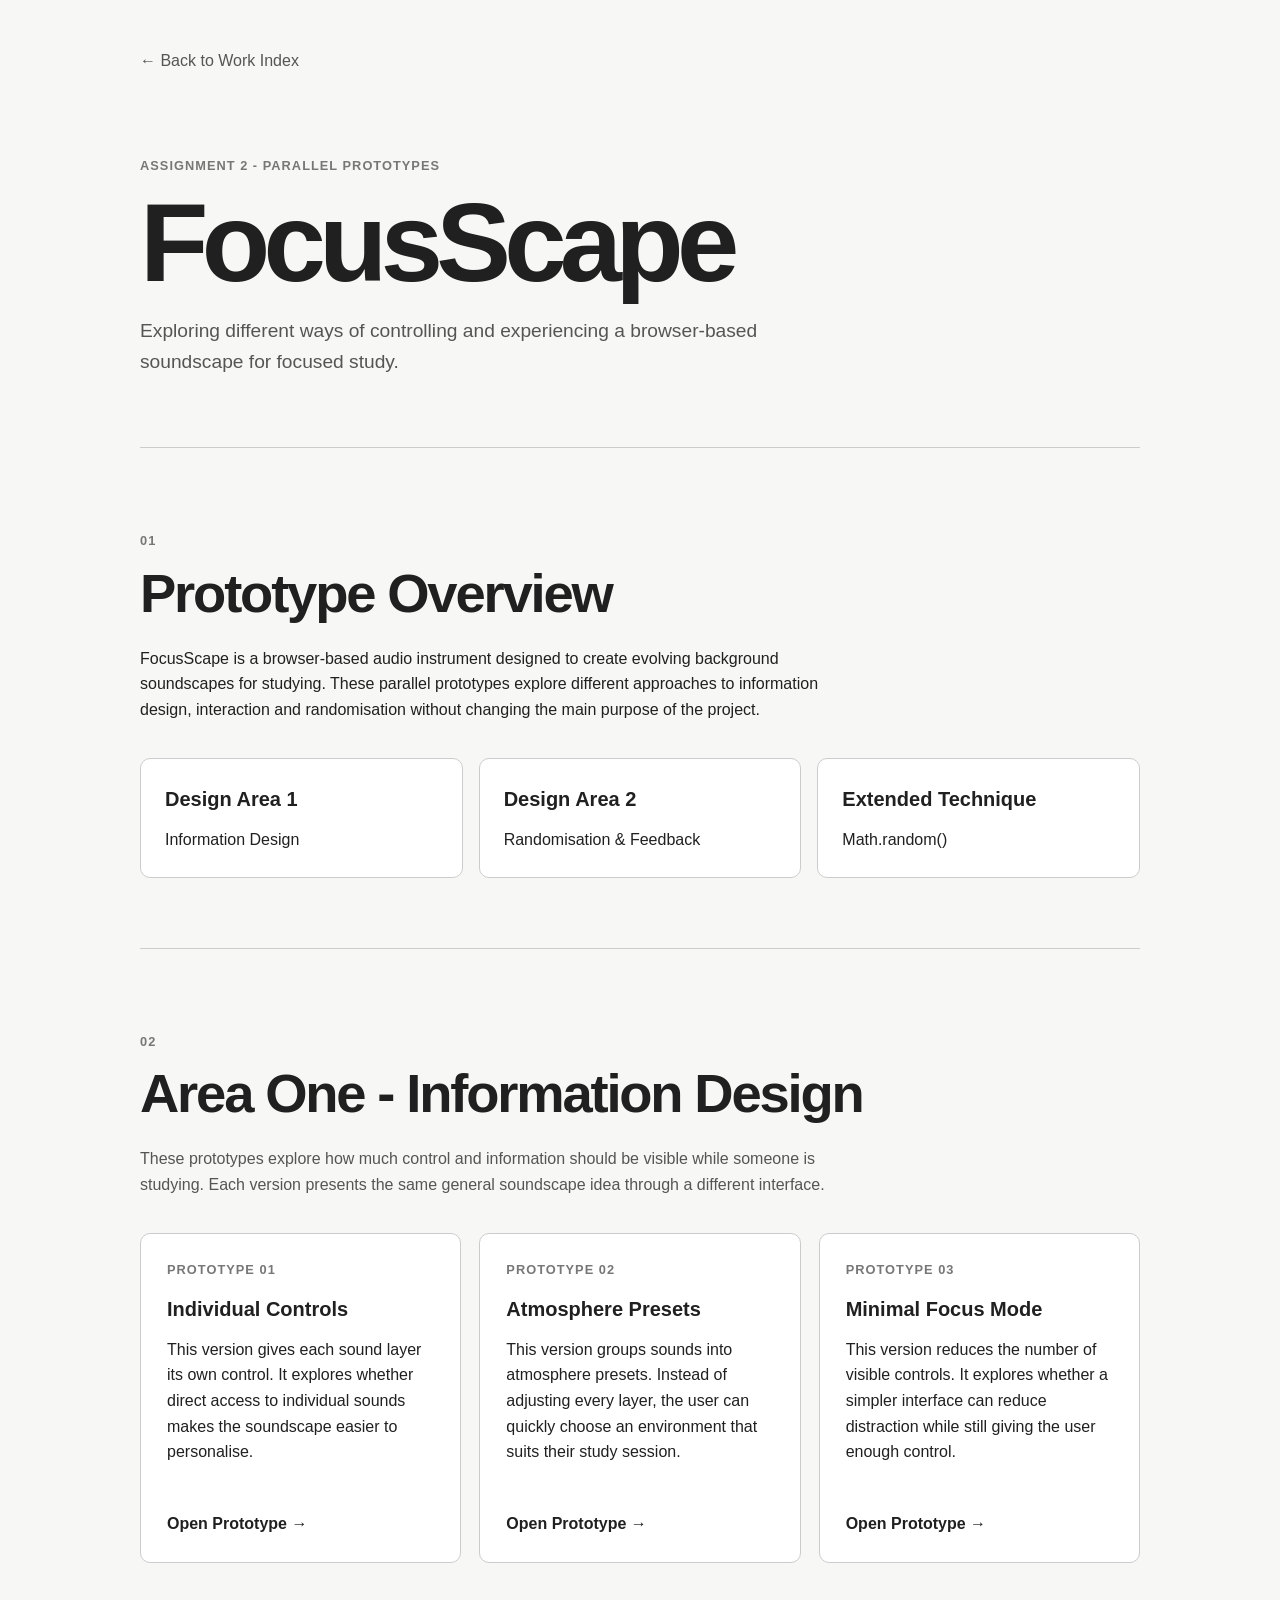
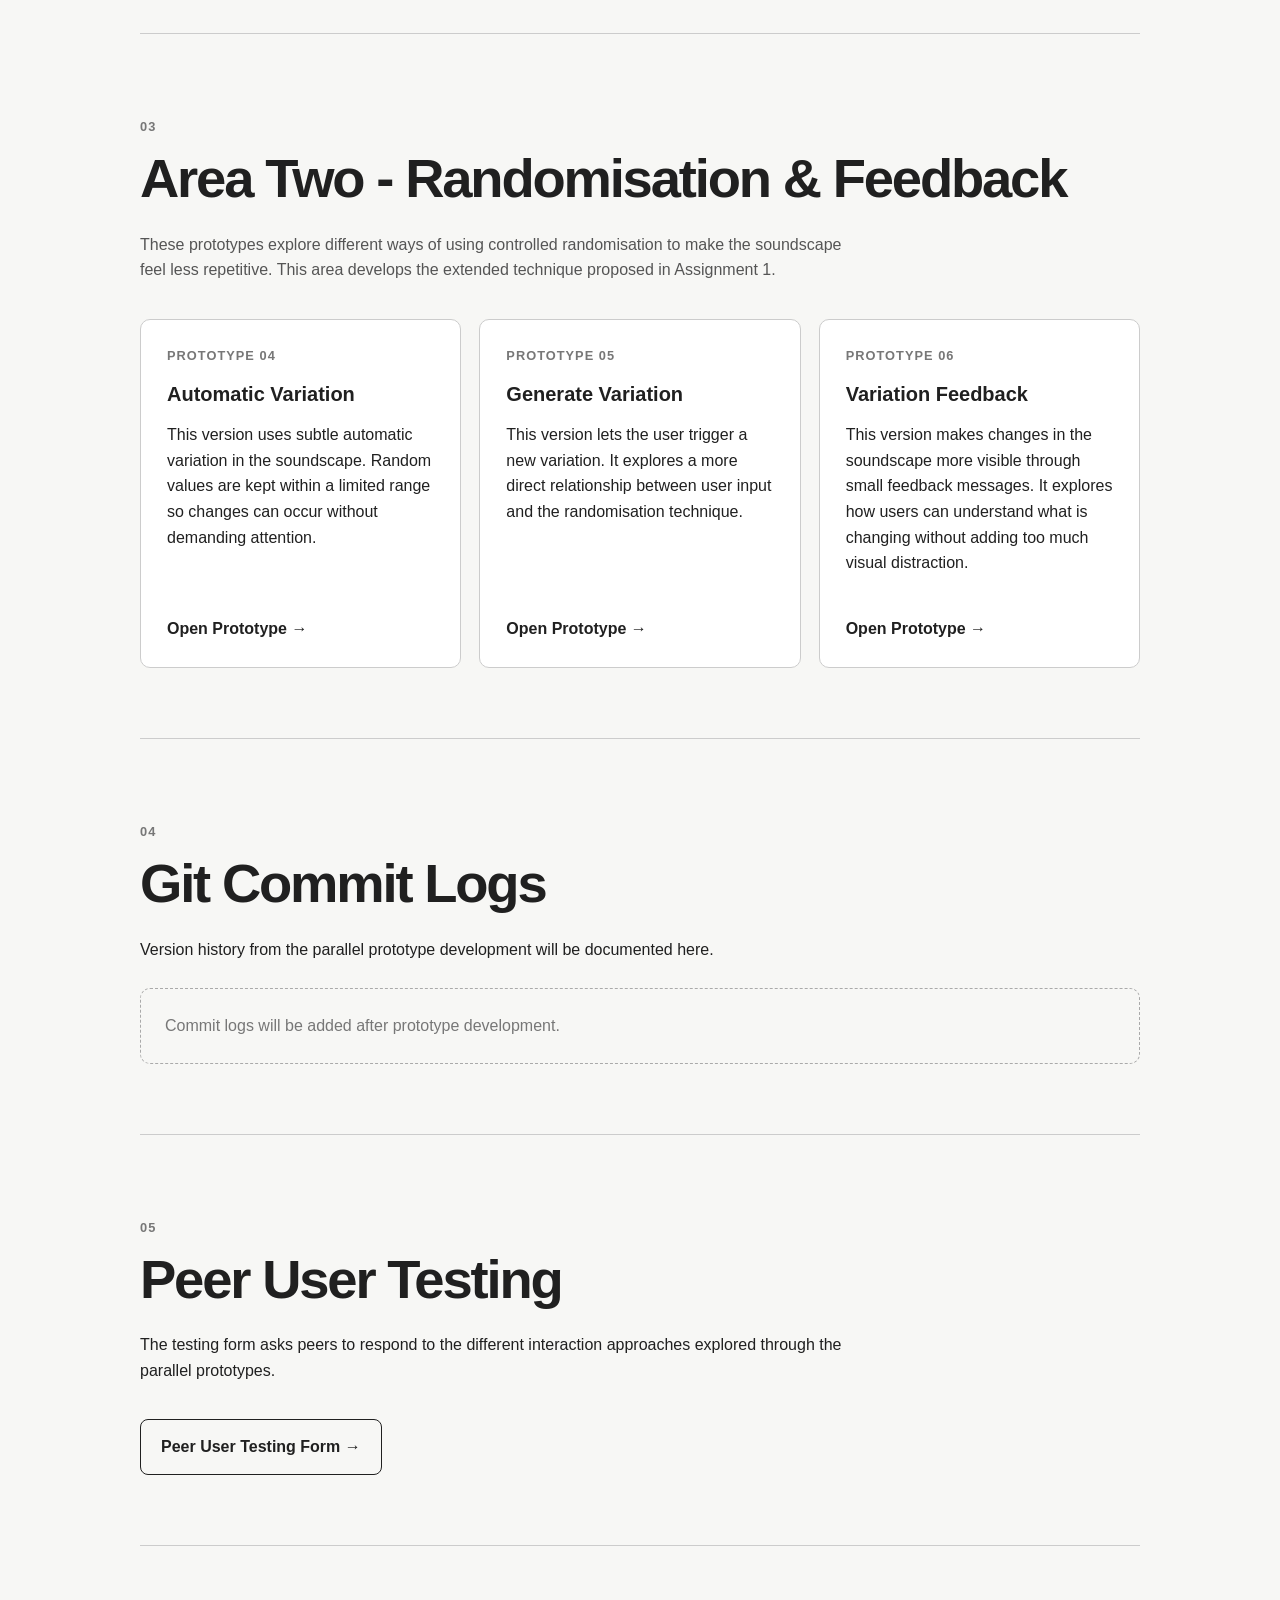
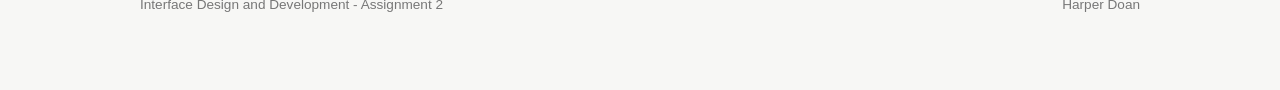
==== assignment2.html @ db98fcb6 "Set up Assignment 2 page Added the Assignment 2 parallel prototype page and linked it from the work " ====
<!DOCTYPE html>
<html lang="en">
<head>
    <meta charset="UTF-8">
    <meta name="viewport" content="width=device-width, initial-scale=1.0">

    <title>FocusScape | Assignment 2</title>

    <link rel="icon" type="image/png" href="assets/icons/favicon.png">
    <link rel="stylesheet" href="reset.css">
    <link rel="stylesheet" href="assignment2.css">
</head>

<body>

    <header>
        <a class="back-link" href="index.html">← Back to Work Index</a>

        <p class="eyebrow">Assignment 2 - Parallel Prototypes</p>
        <h1>FocusScape</h1>

        <p class="intro">
            Exploring different ways of controlling and experiencing a
            browser-based soundscape for focused study.
        </p>
    </header>

    <main>

        <section class="overview">
            <p class="section-number">01</p>
            <h2>Prototype Overview</h2>

            <p>
                FocusScape is a browser-based audio instrument designed to create
                evolving background soundscapes for studying. These parallel
                prototypes explore different approaches to information design,
                interaction and randomisation without changing the main purpose
                of the project.
            </p>

            <div class="overview-grid">
                <article>
                    <h3>Design Area 1</h3>
                    <p>Information Design</p>
                </article>

                <article>
                    <h3>Design Area 2</h3>
                    <p>Randomisation &amp; Feedback</p>
                </article>

                <article>
                    <h3>Extended Technique</h3>
                    <p>Math.random()</p>
                </article>
            </div>
        </section>


        <section>
            <p class="section-number">02</p>
            <h2>Area One - Information Design</h2>

            <p class="section-intro">
                These prototypes explore how much control and information should
                be visible while someone is studying. Each version presents the
                same general soundscape idea through a different interface.
            </p>

            <div class="prototype-grid">

                <article class="prototype-card">
                    <p class="prototype-number">Prototype 01</p>
                    <h3>Individual Controls</h3>

                    <p>
                        This version gives each sound layer its own control.
                        It explores whether direct access to individual sounds
                        makes the soundscape easier to personalise.
                    </p>

                    <a href="#" class="prototype-link">Open Prototype →</a>
                </article>


                <article class="prototype-card">
                    <p class="prototype-number">Prototype 02</p>
                    <h3>Atmosphere Presets</h3>

                    <p>
                        This version groups sounds into atmosphere presets.
                        Instead of adjusting every layer, the user can quickly
                        choose an environment that suits their study session.
                    </p>

                    <a href="#" class="prototype-link">Open Prototype →</a>
                </article>


                <article class="prototype-card">
                    <p class="prototype-number">Prototype 03</p>
                    <h3>Minimal Focus Mode</h3>

                    <p>
                        This version reduces the number of visible controls.
                        It explores whether a simpler interface can reduce
                        distraction while still giving the user enough control.
                    </p>

                    <a href="#" class="prototype-link">Open Prototype →</a>
                </article>

            </div>
        </section>


        <section>
            <p class="section-number">03</p>
            <h2>Area Two - Randomisation &amp; Feedback</h2>

            <p class="section-intro">
                These prototypes explore different ways of using controlled
                randomisation to make the soundscape feel less repetitive.
                This area develops the extended technique proposed in Assignment 1.
            </p>

            <div class="prototype-grid">

                <article class="prototype-card">
                    <p class="prototype-number">Prototype 04</p>
                    <h3>Automatic Variation</h3>

                    <p>
                        This version uses subtle automatic variation in the
                        soundscape. Random values are kept within a limited range
                        so changes can occur without demanding attention.
                    </p>

                    <a href="#" class="prototype-link">Open Prototype →</a>
                </article>


                <article class="prototype-card">
                    <p class="prototype-number">Prototype 05</p>
                    <h3>Generate Variation</h3>

                    <p>
                        This version lets the user trigger a new variation.
                        It explores a more direct relationship between user input
                        and the randomisation technique.
                    </p>

                    <a href="#" class="prototype-link">Open Prototype →</a>
                </article>


                <article class="prototype-card">
                    <p class="prototype-number">Prototype 06</p>
                    <h3>Variation Feedback</h3>

                    <p>
                        This version makes changes in the soundscape more visible
                        through small feedback messages. It explores how users
                        can understand what is changing without adding too much
                        visual distraction.
                    </p>

                    <a href="#" class="prototype-link">Open Prototype →</a>
                </article>

            </div>
        </section>


        <section>
            <p class="section-number">04</p>
            <h2>Git Commit Logs</h2>

            <p>
                Version history from the parallel prototype development will be
                documented here.
            </p>

            <div class="placeholder">
                Commit logs will be added after prototype development.
            </div>
        </section>


        <section>
            <p class="section-number">05</p>
            <h2>Peer User Testing</h2>

            <p>
                The testing form asks peers to respond to the different
                interaction approaches explored through the parallel prototypes.
            </p>

            <a href="#" class="button-link">Peer User Testing Form →</a>
        </section>

    </main>


    <footer>
        <p>Interface Design and Development - Assignment 2</p>
        <p>Harper Doan</p>
    </footer>

</body>
</html>
---- assignment2.css ----
* {
    box-sizing: border-box;
}

body {
    margin: 0;
    background: #f7f7f5;
    color: #202020;
    font-family: Arial, Helvetica, sans-serif;
    line-height: 1.6;
}

header,
main,
footer {
    width: min(1000px, calc(100% - 48px));
    margin: 0 auto;
}

header {
    padding: 48px 0 70px;
    border-bottom: 1px solid #cccccc;
}

.back-link {
    display: inline-block;
    margin-bottom: 70px;
    color: #555555;
    text-decoration: none;
}

.back-link:hover {
    color: #000000;
}

.eyebrow,
.section-number,
.prototype-number {
    font-size: 0.8rem;
    font-weight: 700;
    letter-spacing: 0.08em;
    text-transform: uppercase;
    color: #777777;
}

h1 {
    margin: 8px 0 20px;
    font-size: clamp(3.5rem, 9vw, 7rem);
    line-height: 0.95;
    letter-spacing: -0.06em;
}

.intro {
    max-width: 650px;
    margin: 0;
    font-size: 1.2rem;
    color: #555555;
}

section {
    padding: 70px 0;
    border-bottom: 1px solid #cccccc;
}

h2 {
    margin: 5px 0 24px;
    font-size: clamp(2rem, 5vw, 3.4rem);
    line-height: 1.05;
    letter-spacing: -0.04em;
}

h3 {
    margin: 0 0 12px;
    font-size: 1.25rem;
}

section > p:not(.section-number):not(.section-intro) {
    max-width: 720px;
}

.section-intro {
    max-width: 720px;
    margin-bottom: 36px;
    color: #555555;
}

.overview-grid {
    display: grid;
    grid-template-columns: repeat(3, 1fr);
    gap: 16px;
    margin-top: 36px;
}

.overview-grid article {
    padding: 24px;
    border: 1px solid #cccccc;
    border-radius: 10px;
    background: #ffffff;
}

.overview-grid article p {
    margin: 0;
}

.prototype-grid {
    display: grid;
    grid-template-columns: repeat(3, 1fr);
    gap: 18px;
}

.prototype-card {
    display: flex;
    flex-direction: column;
    min-height: 330px;
    padding: 26px;
    border: 1px solid #cccccc;
    border-radius: 10px;
    background: #ffffff;
}

.prototype-card p {
    margin-top: 0;
}

.prototype-number {
    margin-bottom: 12px;
}

.prototype-link {
    margin-top: auto;
    padding-top: 24px;
    color: #202020;
    font-weight: 700;
    text-decoration: none;
}

.prototype-link:hover {
    text-decoration: underline;
}

.placeholder {
    margin-top: 26px;
    padding: 24px;
    border: 1px dashed #aaaaaa;
    border-radius: 10px;
    color: #777777;
}

.button-link {
    display: inline-block;
    margin-top: 20px;
    padding: 14px 20px;
    border: 1px solid #202020;
    border-radius: 8px;
    color: #202020;
    font-weight: 700;
    text-decoration: none;
}

.button-link:hover {
    background: #202020;
    color: #ffffff;
}

footer {
    display: flex;
    justify-content: space-between;
    padding: 35px 0 60px;
    font-size: 0.85rem;
    color: #777777;
}

@media (max-width: 700px) {
    header,
    main,
    footer {
        width: min(100% - 30px, 1000px);
    }

    header {
        padding-top: 30px;
    }

    .back-link {
        margin-bottom: 45px;
    }

    .overview-grid,
    .prototype-grid {
        grid-template-columns: 1fr;
    }

    .prototype-card {
        min-height: 0;
    }

    footer {
        display: block;
    }
}
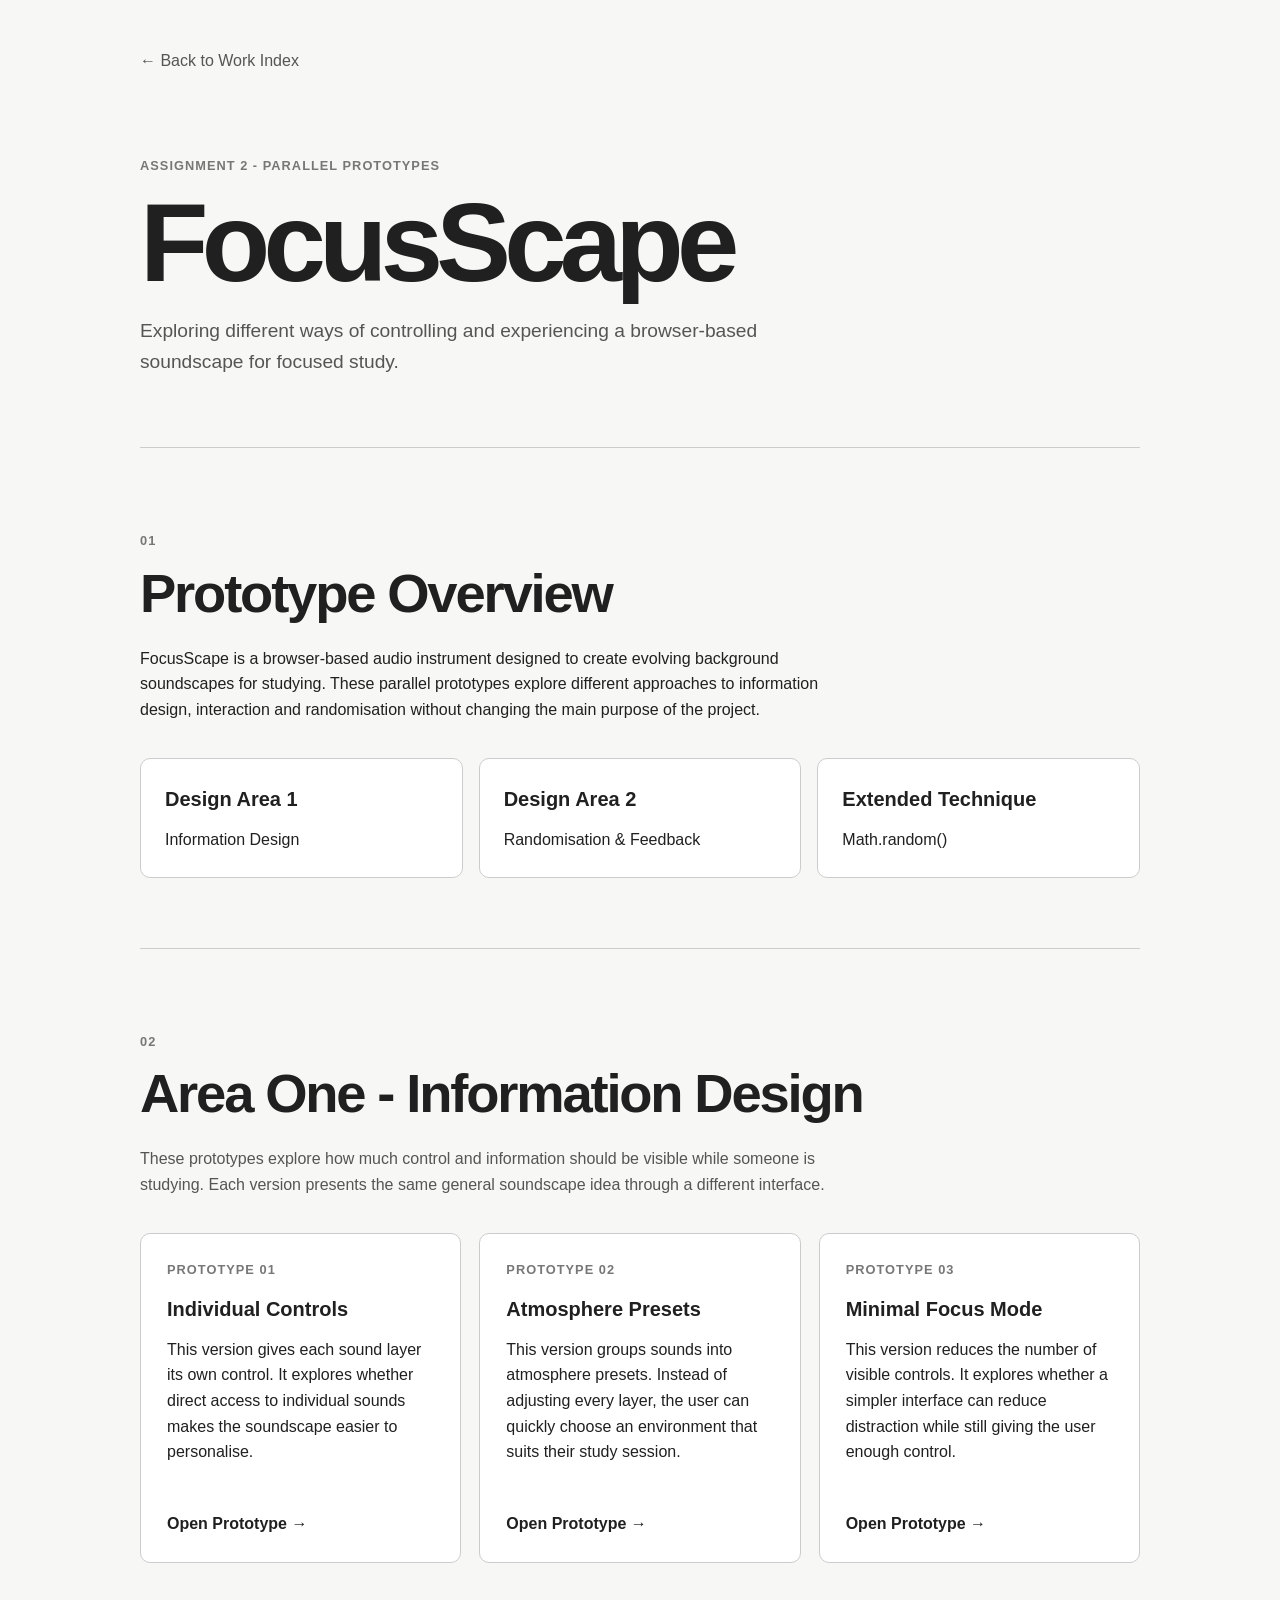
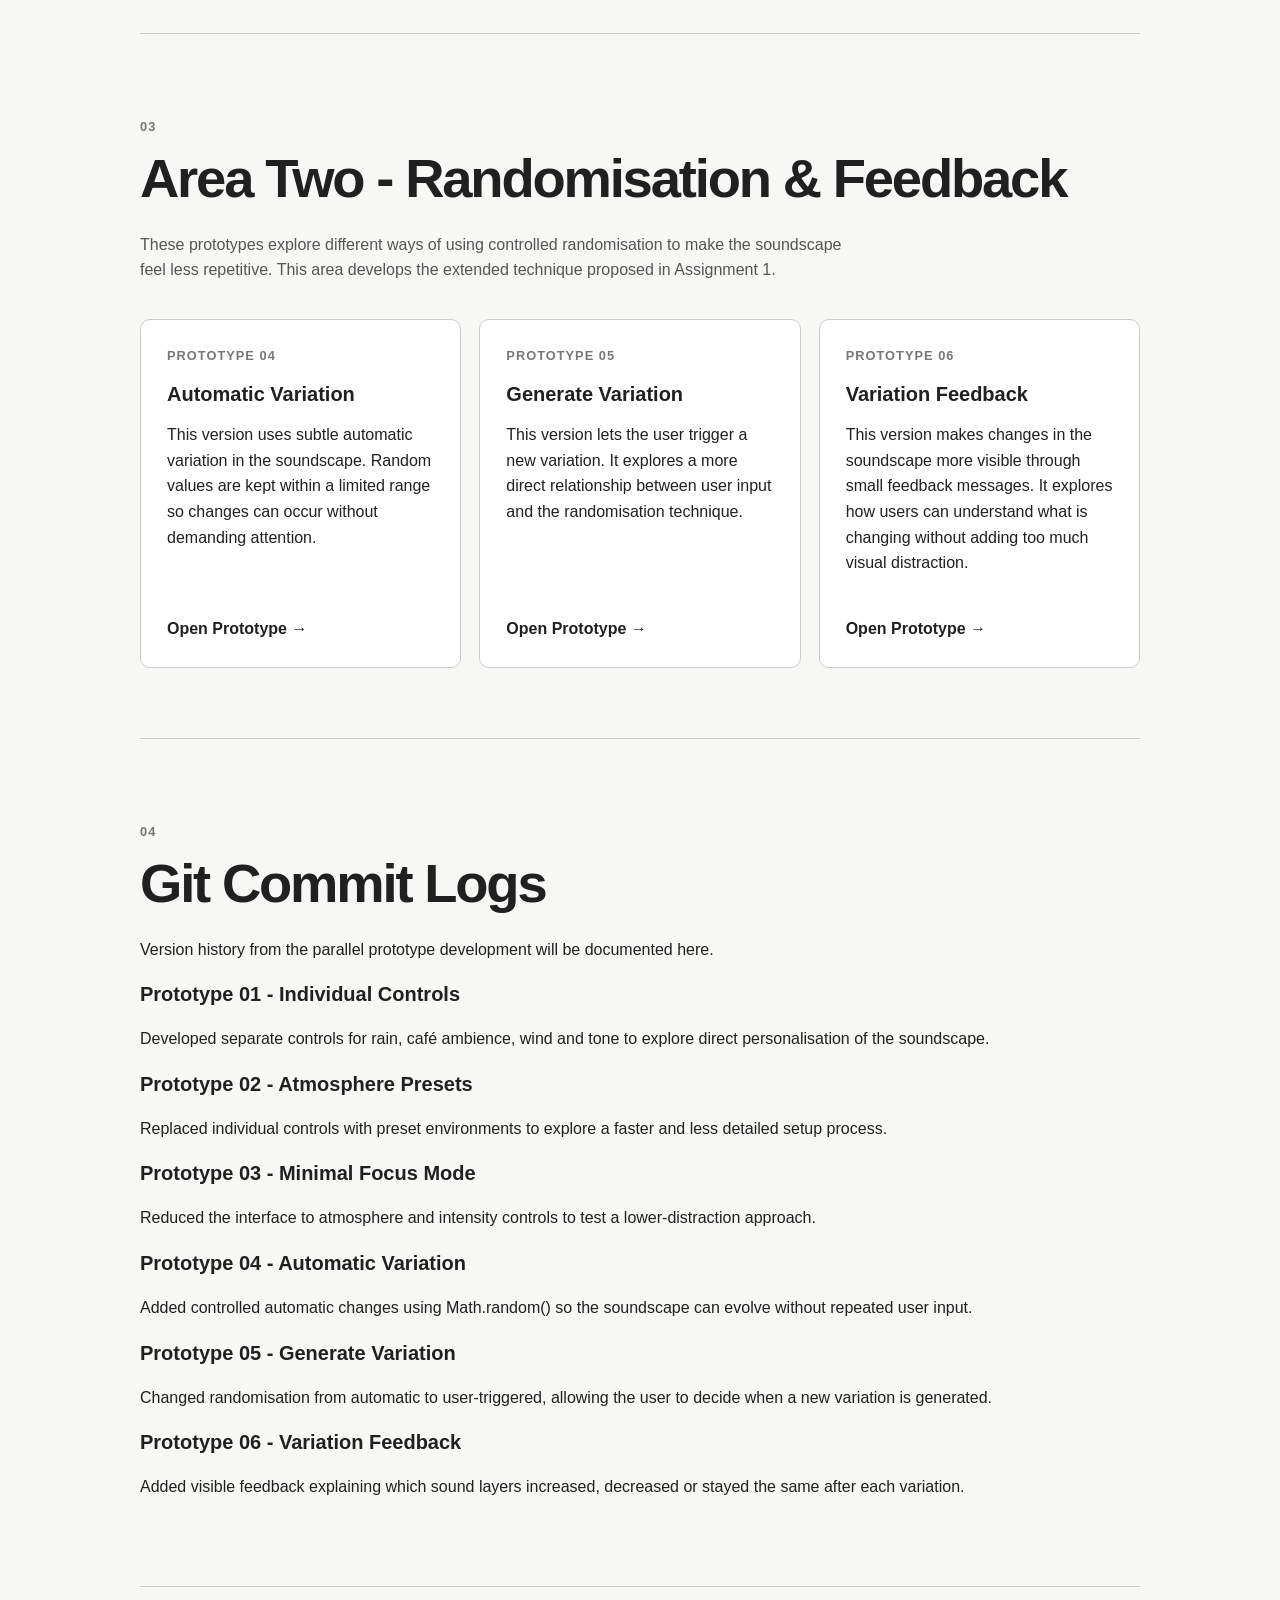
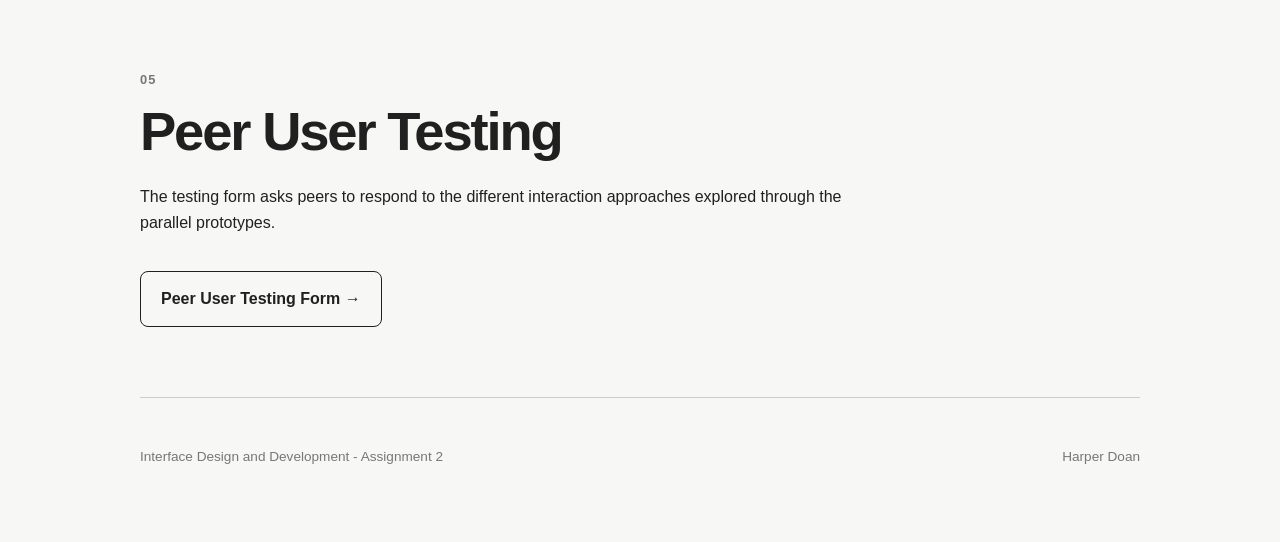
==== commit e6a3087a: "Complete Assignment 2 documentation Added prototype links and peer user testing form." ====
--- a/assignment2.html
+++ b/assignment2.html
@@ -80,7 +80,9 @@
                         makes the soundscape easier to personalise.
                     </p>
 
-                    <a href="#" class="prototype-link">Open Prototype →</a>
+                    <a href="prototype-01/" class="prototype-link" target="_blank">
+                        Open Prototype →
+                    </a>
                 </article>
 
 
@@ -94,7 +96,9 @@
                         choose an environment that suits their study session.
                     </p>
 
-                    <a href="#" class="prototype-link">Open Prototype →</a>
+                    <a href="prototype-02/" class="prototype-link" target="_blank">
+                        Open Prototype →
+                    </a>
                 </article>
 
 
@@ -108,7 +112,9 @@
                         distraction while still giving the user enough control.
                     </p>
 
-                    <a href="#" class="prototype-link">Open Prototype →</a>
+                    <a href="prototype-03/" class="prototype-link" target="_blank">
+                        Open Prototype →
+                    </a>
                 </article>
 
             </div>
@@ -137,7 +143,9 @@
                         so changes can occur without demanding attention.
                     </p>
 
-                    <a href="#" class="prototype-link">Open Prototype →</a>
+                    <a href="prototype-04/" class="prototype-link" target="_blank">
+                        Open Prototype →
+                    </a>
                 </article>
 
 
@@ -151,7 +159,9 @@
                         and the randomisation technique.
                     </p>
 
-                    <a href="#" class="prototype-link">Open Prototype →</a>
+                    <a href="prototype-05/" class="prototype-link" target="_blank">
+                        Open Prototype →
+                    </a>
                 </article>
 
 
@@ -166,7 +176,9 @@
                         visual distraction.
                     </p>
 
-                    <a href="#" class="prototype-link">Open Prototype →</a>
+                    <a href="prototype-06/" class="prototype-link" target="_blank">
+                        Open Prototype →
+                    </a>
                 </article>
 
             </div>
@@ -182,8 +194,56 @@
                 documented here.
             </p>
 
-            <div class="placeholder">
-                Commit logs will be added after prototype development.
+            <div class="commit-list">
+
+                <article>
+                    <h3>Prototype 01 - Individual Controls</h3>
+                    <p>
+                        Developed separate controls for rain, café ambience, wind and tone
+                        to explore direct personalisation of the soundscape.
+                    </p>
+                </article>
+
+                <article>
+                    <h3>Prototype 02 - Atmosphere Presets</h3>
+                    <p>
+                        Replaced individual controls with preset environments to explore
+                        a faster and less detailed setup process.
+                    </p>
+                </article>
+
+                <article>
+                    <h3>Prototype 03 - Minimal Focus Mode</h3>
+                    <p>
+                        Reduced the interface to atmosphere and intensity controls to test
+                        a lower-distraction approach.
+                    </p>
+                </article>
+
+                <article>
+                    <h3>Prototype 04 - Automatic Variation</h3>
+                    <p>
+                        Added controlled automatic changes using Math.random() so the
+                        soundscape can evolve without repeated user input.
+                    </p>
+                </article>
+
+                <article>
+                    <h3>Prototype 05 - Generate Variation</h3>
+                    <p>
+                        Changed randomisation from automatic to user-triggered, allowing
+                        the user to decide when a new variation is generated.
+                    </p>
+                </article>
+
+                <article>
+                    <h3>Prototype 06 - Variation Feedback</h3>
+                    <p>
+                        Added visible feedback explaining which sound layers increased,
+                        decreased or stayed the same after each variation.
+                    </p>
+                </article>
+
             </div>
         </section>
 
@@ -197,7 +257,11 @@
                 interaction approaches explored through the parallel prototypes.
             </p>
 
-            <a href="#" class="button-link">Peer User Testing Form →</a>
+            <a href="https://forms.cloud.microsoft/r/c9QUixvr4r"
+               class="button-link"
+               target="_blank">
+                Peer User Testing Form →
+            </a>
         </section>
 
     </main>
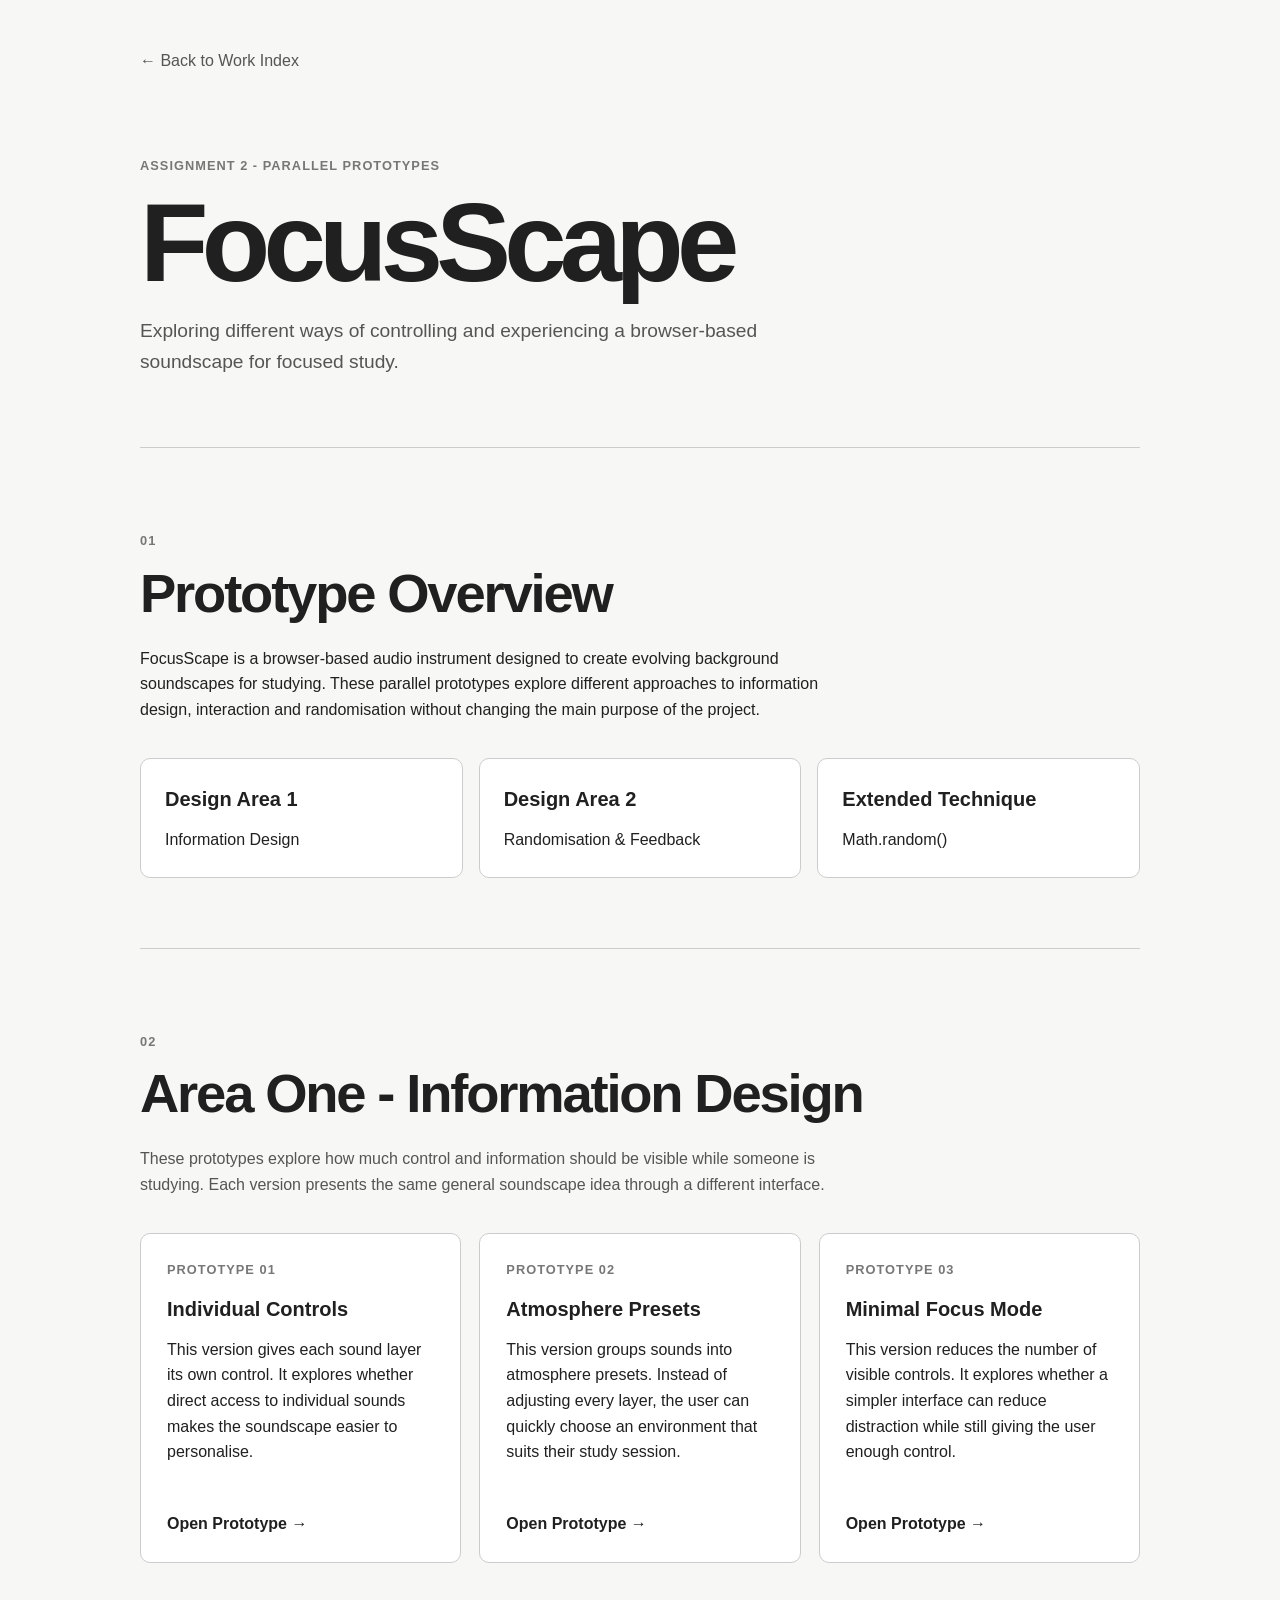
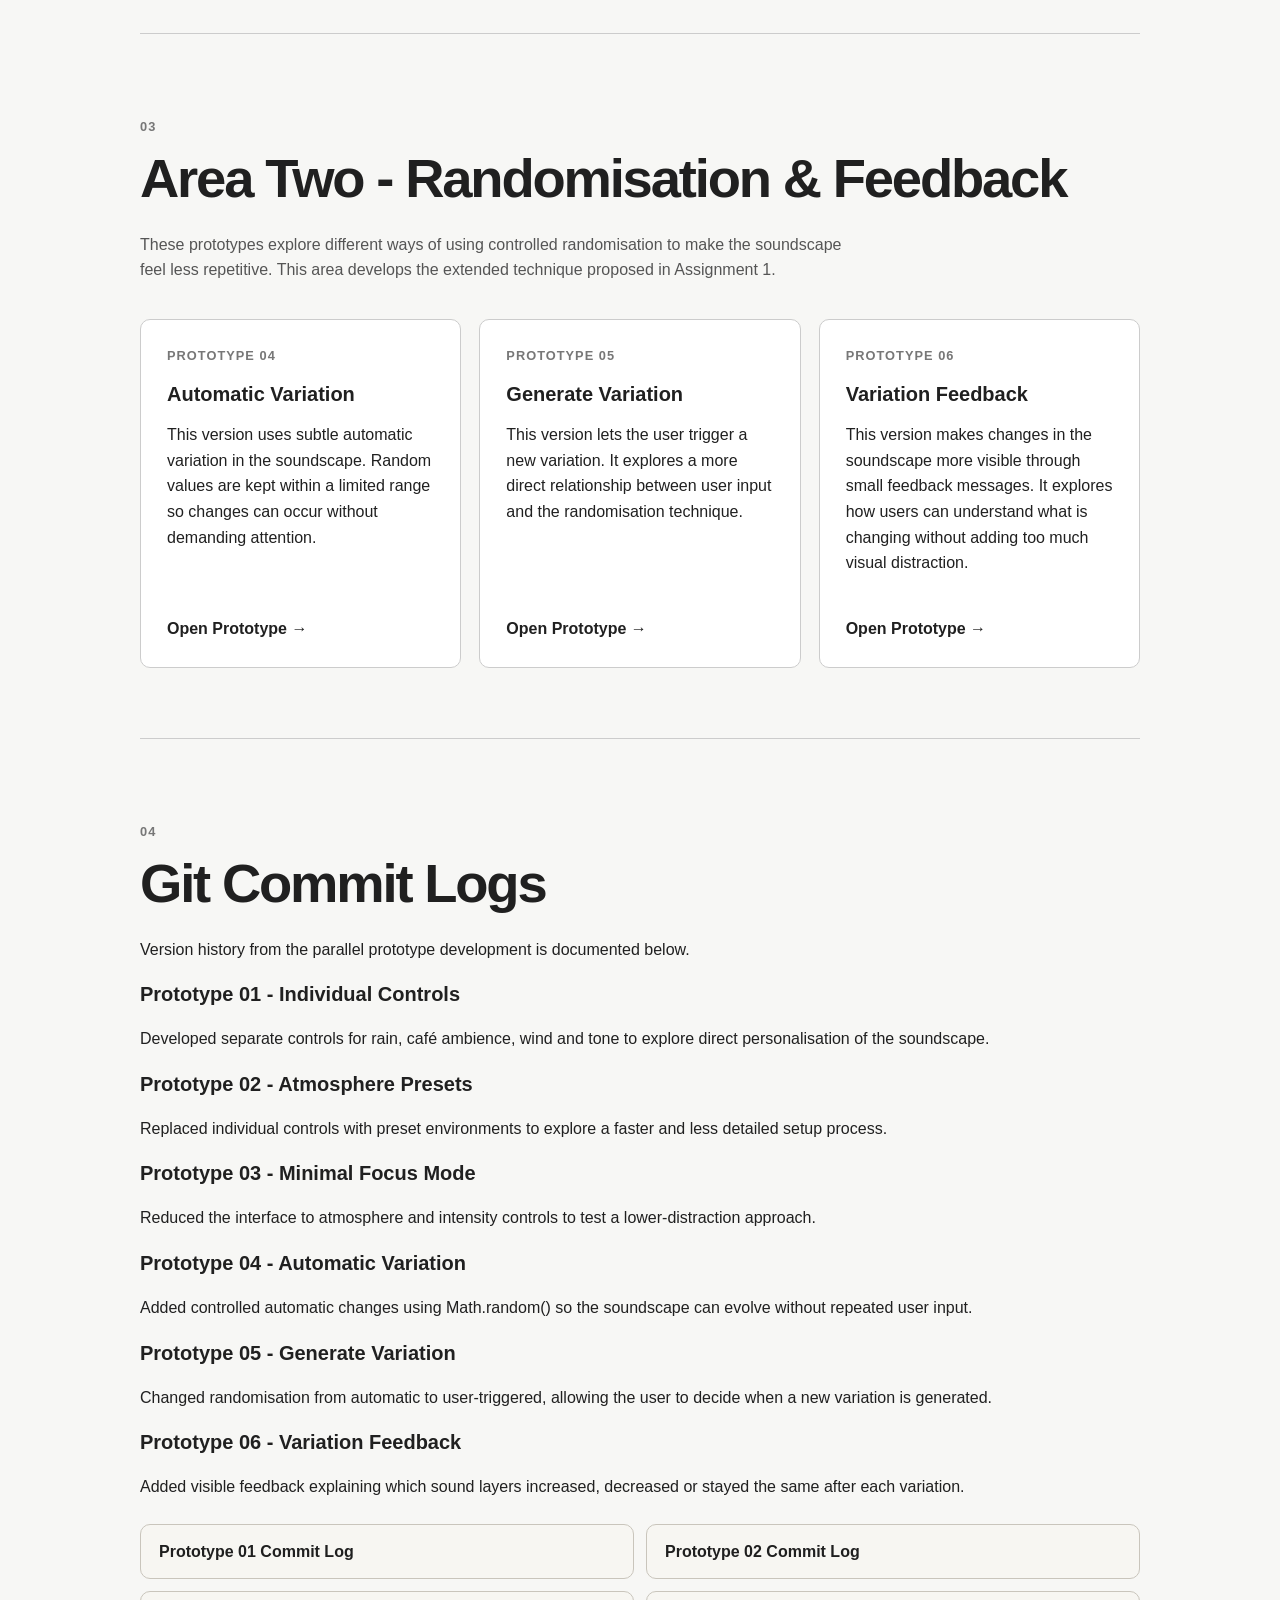
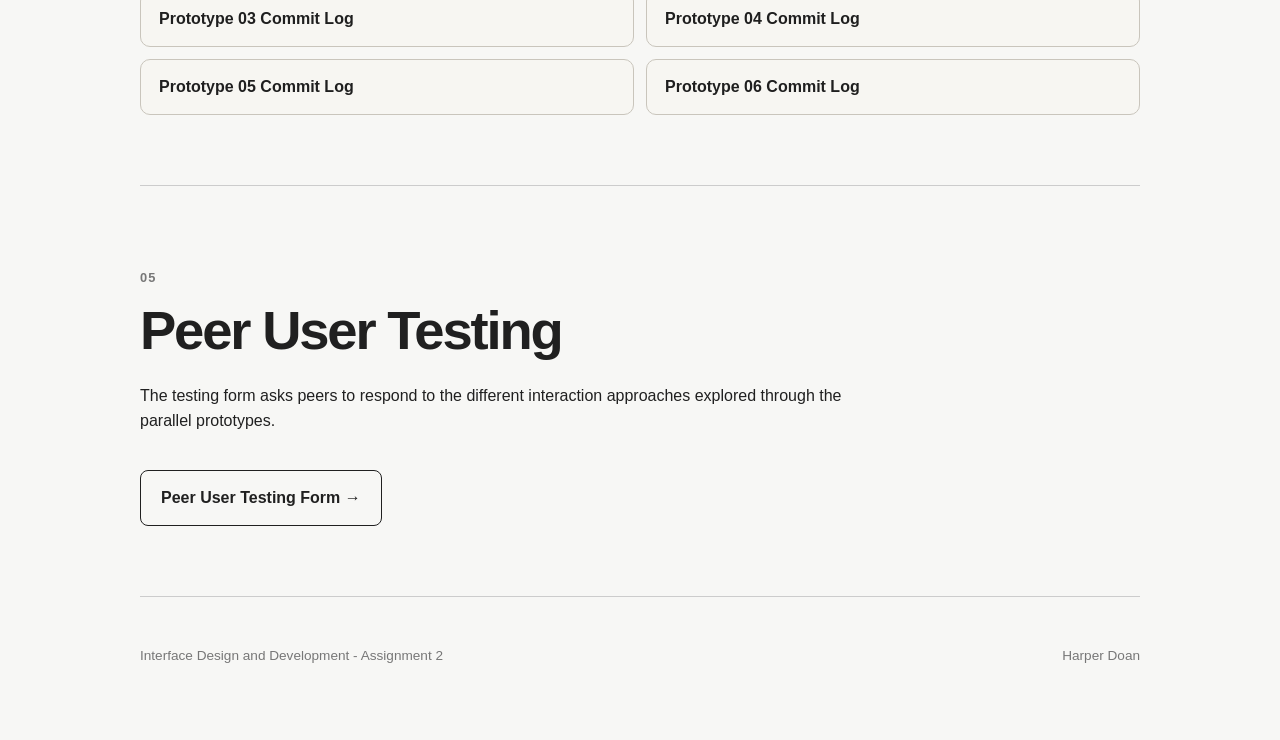
==== commit 1f04eb90: "Add Assignment 2 commit logs Added and styled CSV commit logs for all six parallel prototypes." ====
--- a/assignment2.html
+++ b/assignment2.html
@@ -40,6 +40,7 @@
             </p>
 
             <div class="overview-grid">
+
                 <article>
                     <h3>Design Area 1</h3>
                     <p>Information Design</p>
@@ -54,6 +55,7 @@
                     <h3>Extended Technique</h3>
                     <p>Math.random()</p>
                 </article>
+
             </div>
         </section>
 
@@ -80,7 +82,9 @@
                         makes the soundscape easier to personalise.
                     </p>
 
-                    <a href="prototype-01/" class="prototype-link" target="_blank">
+                    <a href="prototype-01/"
+                       class="prototype-link"
+                       target="_blank">
                         Open Prototype →
                     </a>
                 </article>
@@ -96,7 +100,9 @@
                         choose an environment that suits their study session.
                     </p>
 
-                    <a href="prototype-02/" class="prototype-link" target="_blank">
+                    <a href="prototype-02/"
+                       class="prototype-link"
+                       target="_blank">
                         Open Prototype →
                     </a>
                 </article>
@@ -112,7 +118,9 @@
                         distraction while still giving the user enough control.
                     </p>
 
-                    <a href="prototype-03/" class="prototype-link" target="_blank">
+                    <a href="prototype-03/"
+                       class="prototype-link"
+                       target="_blank">
                         Open Prototype →
                     </a>
                 </article>
@@ -143,7 +151,9 @@
                         so changes can occur without demanding attention.
                     </p>
 
-                    <a href="prototype-04/" class="prototype-link" target="_blank">
+                    <a href="prototype-04/"
+                       class="prototype-link"
+                       target="_blank">
                         Open Prototype →
                     </a>
                 </article>
@@ -159,7 +169,9 @@
                         and the randomisation technique.
                     </p>
 
-                    <a href="prototype-05/" class="prototype-link" target="_blank">
+                    <a href="prototype-05/"
+                       class="prototype-link"
+                       target="_blank">
                         Open Prototype →
                     </a>
                 </article>
@@ -176,7 +188,9 @@
                         visual distraction.
                     </p>
 
-                    <a href="prototype-06/" class="prototype-link" target="_blank">
+                    <a href="prototype-06/"
+                       class="prototype-link"
+                       target="_blank">
                         Open Prototype →
                     </a>
                 </article>
@@ -190,8 +204,8 @@
             <h2>Git Commit Logs</h2>
 
             <p>
-                Version history from the parallel prototype development will be
-                documented here.
+                Version history from the parallel prototype development is
+                documented below.
             </p>
 
             <div class="commit-list">
@@ -199,50 +213,84 @@
                 <article>
                     <h3>Prototype 01 - Individual Controls</h3>
                     <p>
-                        Developed separate controls for rain, café ambience, wind and tone
-                        to explore direct personalisation of the soundscape.
+                        Developed separate controls for rain, café ambience, wind
+                        and tone to explore direct personalisation of the soundscape.
                     </p>
                 </article>
 
                 <article>
                     <h3>Prototype 02 - Atmosphere Presets</h3>
                     <p>
-                        Replaced individual controls with preset environments to explore
-                        a faster and less detailed setup process.
+                        Replaced individual controls with preset environments to
+                        explore a faster and less detailed setup process.
                     </p>
                 </article>
 
                 <article>
                     <h3>Prototype 03 - Minimal Focus Mode</h3>
                     <p>
-                        Reduced the interface to atmosphere and intensity controls to test
-                        a lower-distraction approach.
+                        Reduced the interface to atmosphere and intensity controls
+                        to test a lower-distraction approach.
                     </p>
                 </article>
 
                 <article>
                     <h3>Prototype 04 - Automatic Variation</h3>
                     <p>
-                        Added controlled automatic changes using Math.random() so the
-                        soundscape can evolve without repeated user input.
+                        Added controlled automatic changes using Math.random() so
+                        the soundscape can evolve without repeated user input.
                     </p>
                 </article>
 
                 <article>
                     <h3>Prototype 05 - Generate Variation</h3>
                     <p>
-                        Changed randomisation from automatic to user-triggered, allowing
-                        the user to decide when a new variation is generated.
+                        Changed randomisation from automatic to user-triggered,
+                        allowing the user to decide when a new variation is generated.
                     </p>
                 </article>
 
                 <article>
                     <h3>Prototype 06 - Variation Feedback</h3>
                     <p>
-                        Added visible feedback explaining which sound layers increased,
-                        decreased or stayed the same after each variation.
-                    </p>
-                </article>
+                        Added visible feedback explaining which sound layers
+                        increased, decreased or stayed the same after each variation.
+                    </p>
+                </article>
+
+            </div>
+
+            <div class="commit-log-links">
+
+                <a href="commit-logs/prototype-01-log.csv"
+                   target="_blank">
+                    Prototype 01 Commit Log
+                </a>
+
+                <a href="commit-logs/prototype-02-log.csv"
+                   target="_blank">
+                    Prototype 02 Commit Log
+                </a>
+
+                <a href="commit-logs/prototype-03-log.csv"
+                   target="_blank">
+                    Prototype 03 Commit Log
+                </a>
+
+                <a href="commit-logs/prototype-04-log.csv"
+                   target="_blank">
+                    Prototype 04 Commit Log
+                </a>
+
+                <a href="commit-logs/prototype-05-log.csv"
+                   target="_blank">
+                    Prototype 05 Commit Log
+                </a>
+
+                <a href="commit-logs/prototype-06-log.csv"
+                   target="_blank">
+                    Prototype 06 Commit Log
+                </a>
 
             </div>
         </section>
--- a/assignment2.css
+++ b/assignment2.css
@@ -197,4 +197,33 @@
     footer {
         display: block;
     }
+}
+
+.commit-log-links {
+    display: grid;
+    grid-template-columns: repeat(2, 1fr);
+    gap: 12px;
+    margin-top: 24px;
+}
+
+.commit-log-links a {
+    display: block;
+    padding: 14px 18px;
+    border: 1px solid #c9c5bc;
+    border-radius: 10px;
+    background: #f7f6f2;
+    color: #1f1f1f;
+    text-decoration: none;
+    font-weight: 600;
+}
+
+.commit-log-links a:hover {
+    background: #1f1f1f;
+    color: #ffffff;
+}
+
+@media (max-width: 600px) {
+    .commit-log-links {
+        grid-template-columns: 1fr;
+    }
 }
